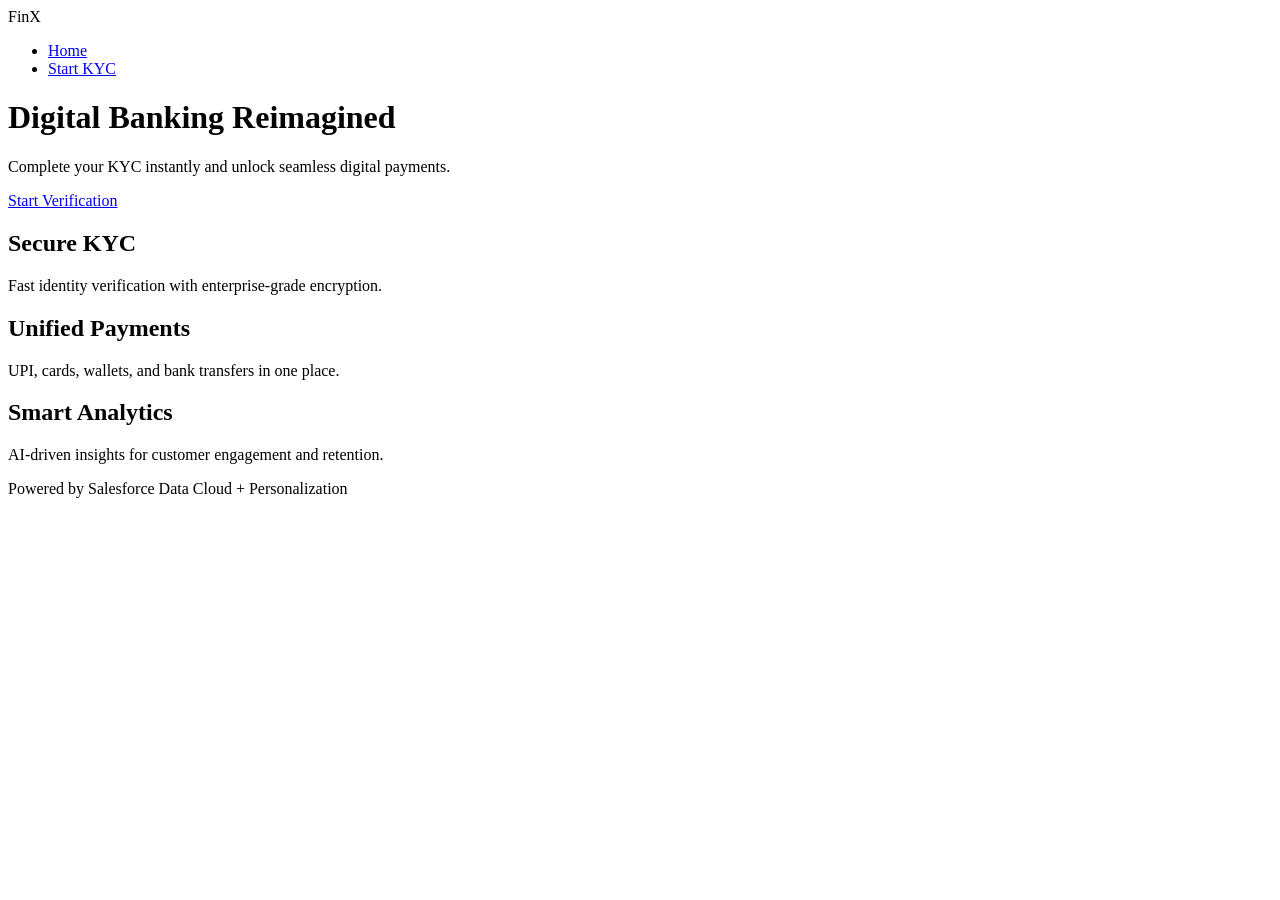
==== index.html @ 920cefcd "Create index.html" ====
<!DOCTYPE html>
<html lang="en">
<head>
    <meta charset="UTF-8">
    <meta name="viewport" content="width=device-width, initial-scale=1.0">
    <title>FinX Digital Banking</title>

    <link rel="stylesheet" href="styles.css">

    <!-- Salesforce Interactions SDK -->
    <script src="YOUR_CDN_SCRIPT_URL"></script>

    <script src="sitemap.js"></script>
</head>

<body>

<header class="hero">

    <nav class="navbar">
        <div class="logo">FinX</div>

        <ul class="nav-links">
            <li><a href="index.html">Home</a></li>
            <li><a href="kyc.html">Start KYC</a></li>
        </ul>
    </nav>

    <div class="hero-content">
        <h1>Digital Banking Reimagined</h1>

        <p>
            Complete your KYC instantly and unlock seamless digital payments.
        </p>

        <a href="kyc.html" class="cta-btn">
            Start Verification
        </a>
    </div>

</header>

<section class="features">

    <div class="feature-card">
        <h2>Secure KYC</h2>
        <p>Fast identity verification with enterprise-grade encryption.</p>
    </div>

    <div class="feature-card">
        <h2>Unified Payments</h2>
        <p>UPI, cards, wallets, and bank transfers in one place.</p>
    </div>

    <div class="feature-card">
        <h2>Smart Analytics</h2>
        <p>AI-driven insights for customer engagement and retention.</p>
    </div>

</section>

<footer>
    <p>Powered by Salesforce Data Cloud + Personalization</p>
</footer>

</body>
</html>
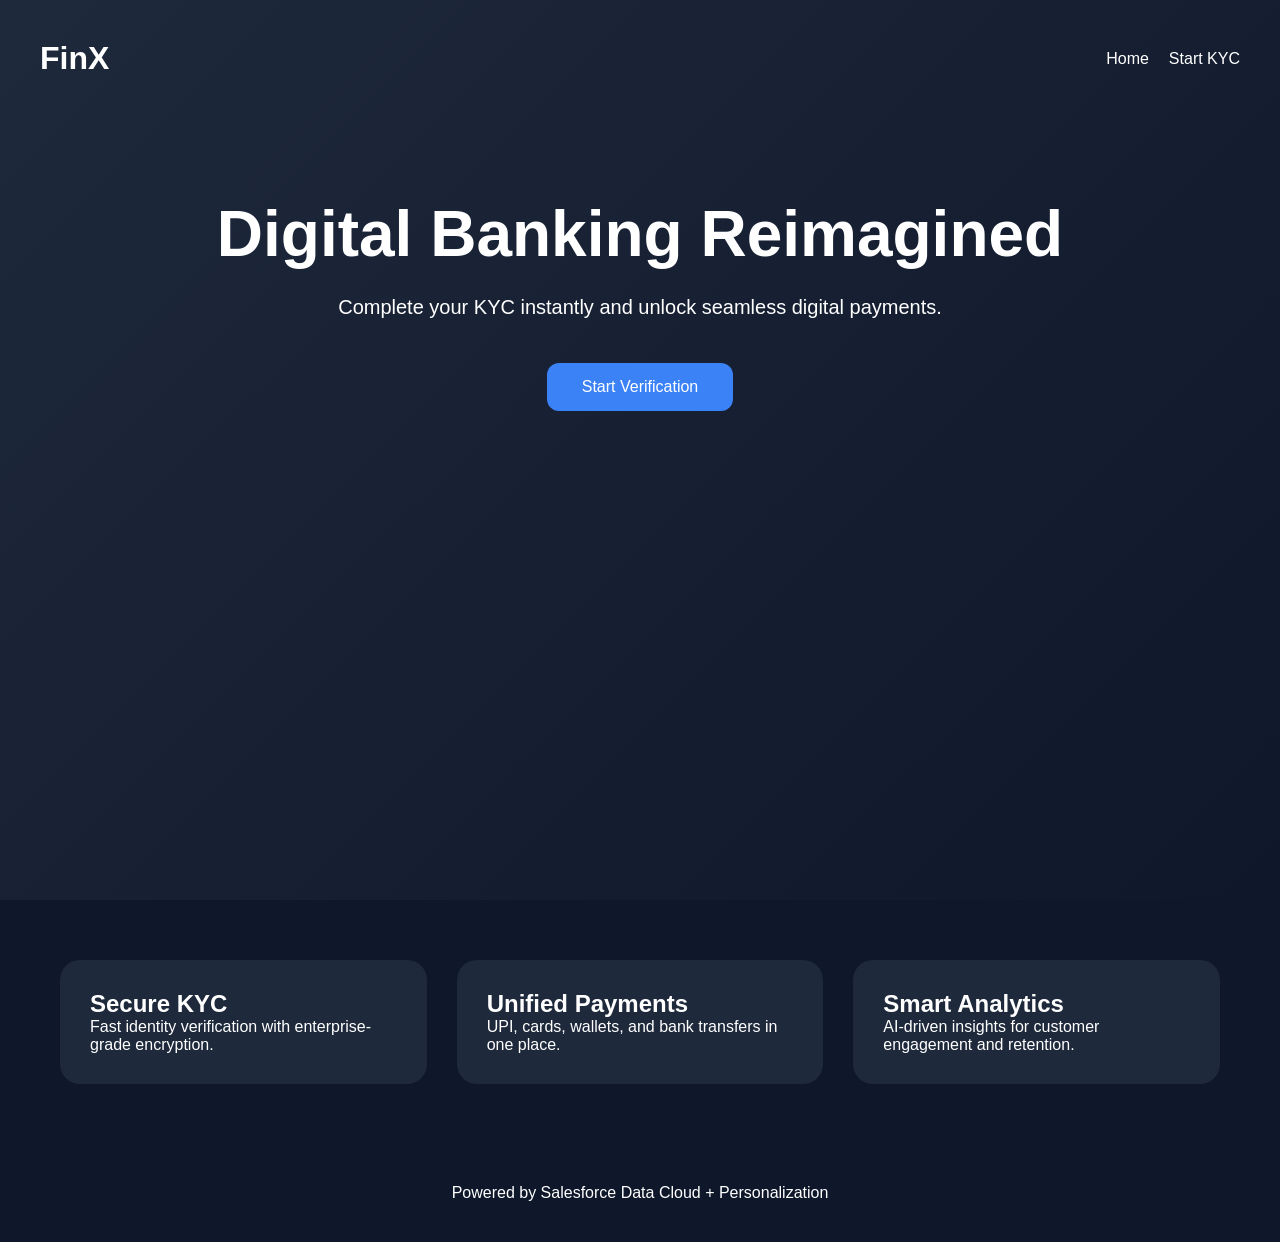
==== commit be4086d9: "Update index.html" ====
--- a/index.html
+++ b/index.html
@@ -8,9 +8,7 @@
     <link rel="stylesheet" href="styles.css">
 
     <!-- Salesforce Interactions SDK -->
-    <script src="YOUR_CDN_SCRIPT_URL"></script>
-
-    <script src="sitemap.js"></script>
+    <script src="https://cdn.c360a.salesforce.com/beacon/c360a/437421de-a8dd-4eda-9e14-2fe0d018e4f7/scripts/c360a.min.js"></script>
 </head>
 
 <body>
--- a/styles.css
+++ b/styles.css
@@ -0,0 +1,126 @@
+*{
+    margin:0;
+    padding:0;
+    box-sizing:border-box;
+    font-family:Arial,sans-serif;
+}
+
+body{
+    background:#0f172a;
+    color:white;
+}
+
+.hero{
+    min-height:100vh;
+    background:linear-gradient(135deg,#1e293b,#0f172a);
+    padding:40px;
+}
+
+.navbar{
+    display:flex;
+    justify-content:space-between;
+    align-items:center;
+}
+
+.logo{
+    font-size:32px;
+    font-weight:bold;
+}
+
+.nav-links{
+    display:flex;
+    gap:20px;
+    list-style:none;
+}
+
+.nav-links a{
+    color:white;
+    text-decoration:none;
+}
+
+.hero-content{
+    margin-top:120px;
+    text-align:center;
+}
+
+.hero-content h1{
+    font-size:64px;
+    margin-bottom:20px;
+}
+
+.hero-content p{
+    font-size:20px;
+    max-width:700px;
+    margin:auto;
+    line-height:1.6;
+}
+
+.cta-btn{
+    display:inline-block;
+    margin-top:40px;
+    padding:15px 35px;
+    background:#3b82f6;
+    color:white;
+    text-decoration:none;
+    border-radius:12px;
+    transition:0.3s;
+}
+
+.cta-btn:hover{
+    background:#2563eb;
+}
+
+.features{
+    display:grid;
+    grid-template-columns:repeat(auto-fit,minmax(280px,1fr));
+    gap:30px;
+    padding:60px;
+}
+
+.feature-card{
+    background:#1e293b;
+    padding:30px;
+    border-radius:20px;
+}
+
+.form-container{
+    width:420px;
+    margin:100px auto;
+    background:#1e293b;
+    padding:40px;
+    border-radius:20px;
+}
+
+.form-container h1{
+    margin-bottom:30px;
+    text-align:center;
+}
+
+.form-container input,
+.form-container select{
+    width:100%;
+    padding:15px;
+    margin-bottom:20px;
+    border:none;
+    border-radius:10px;
+}
+
+.form-container button{
+    width:100%;
+    padding:15px;
+    background:#3b82f6;
+    color:white;
+    border:none;
+    border-radius:10px;
+    cursor:pointer;
+}
+
+.thank-you-page{
+    text-align:center;
+    margin-top:150px;
+}
+
+footer{
+    padding:40px;
+    text-align:center;
+}
